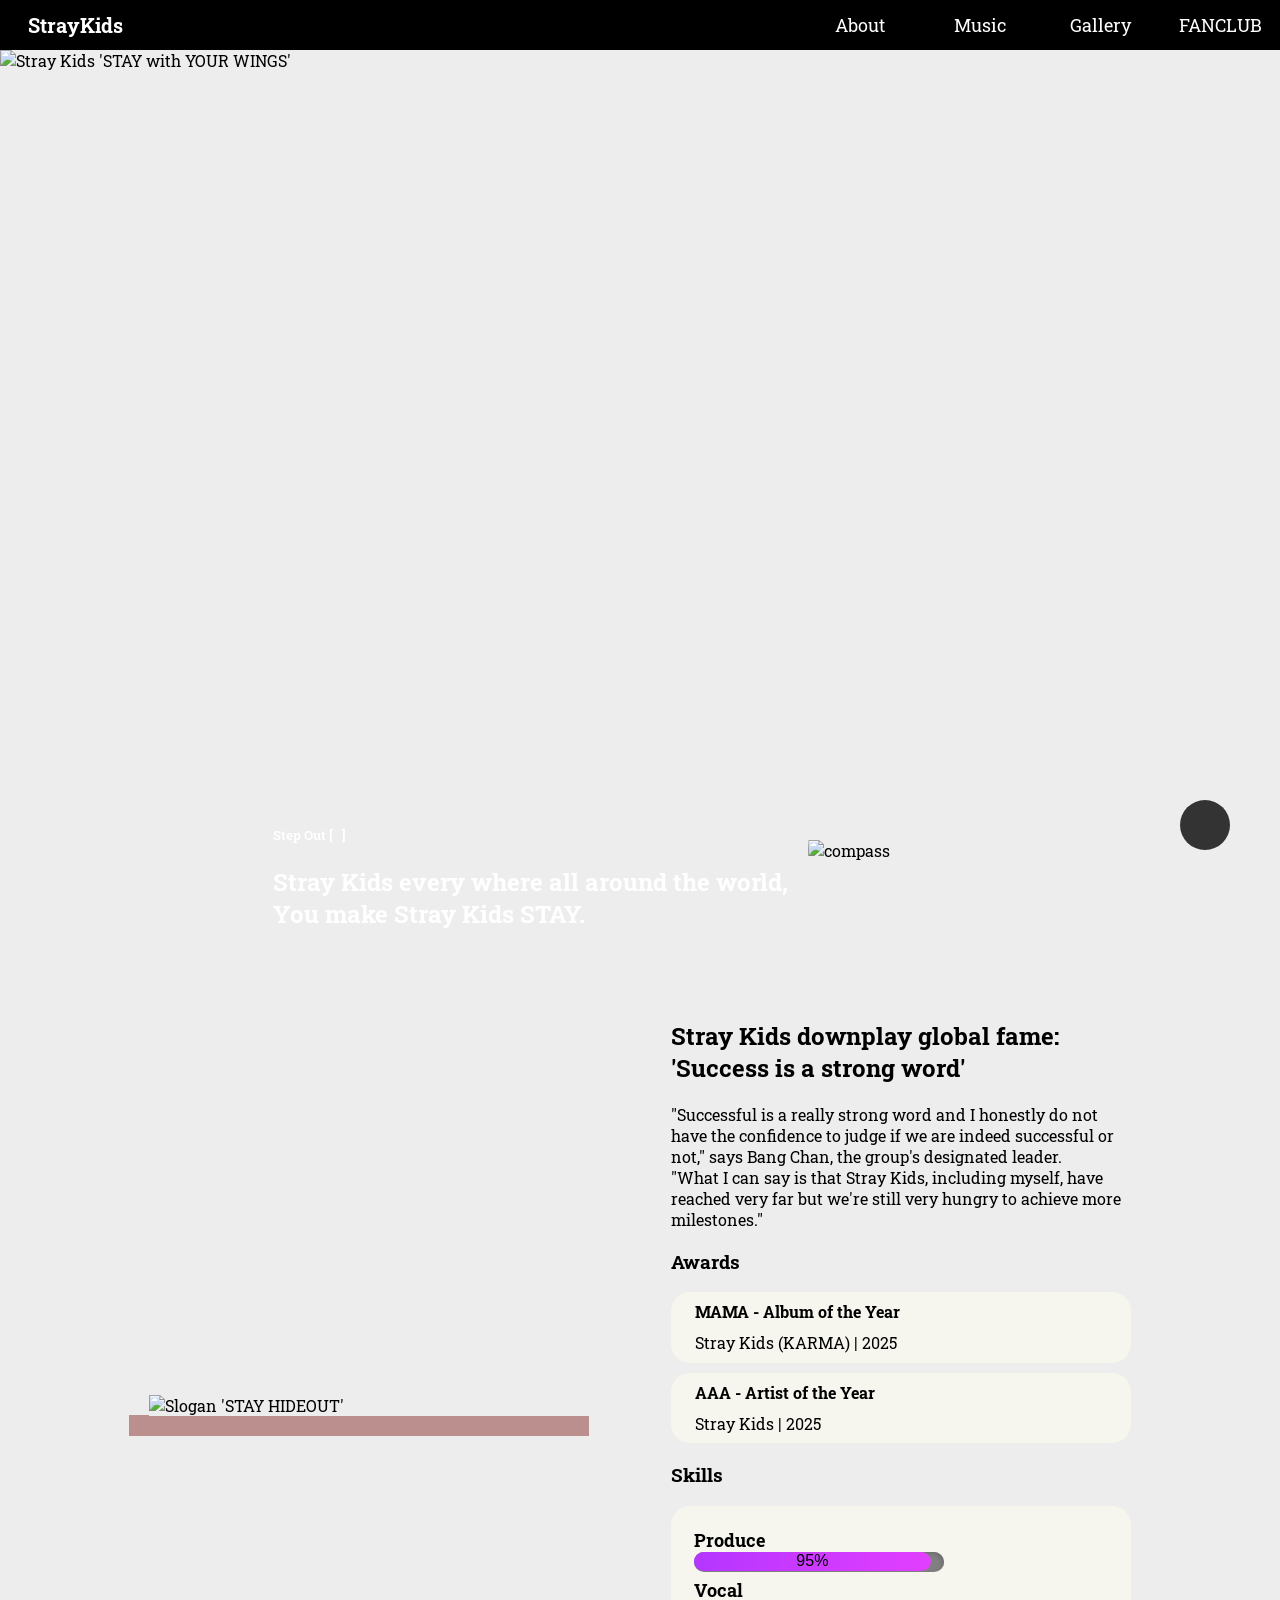
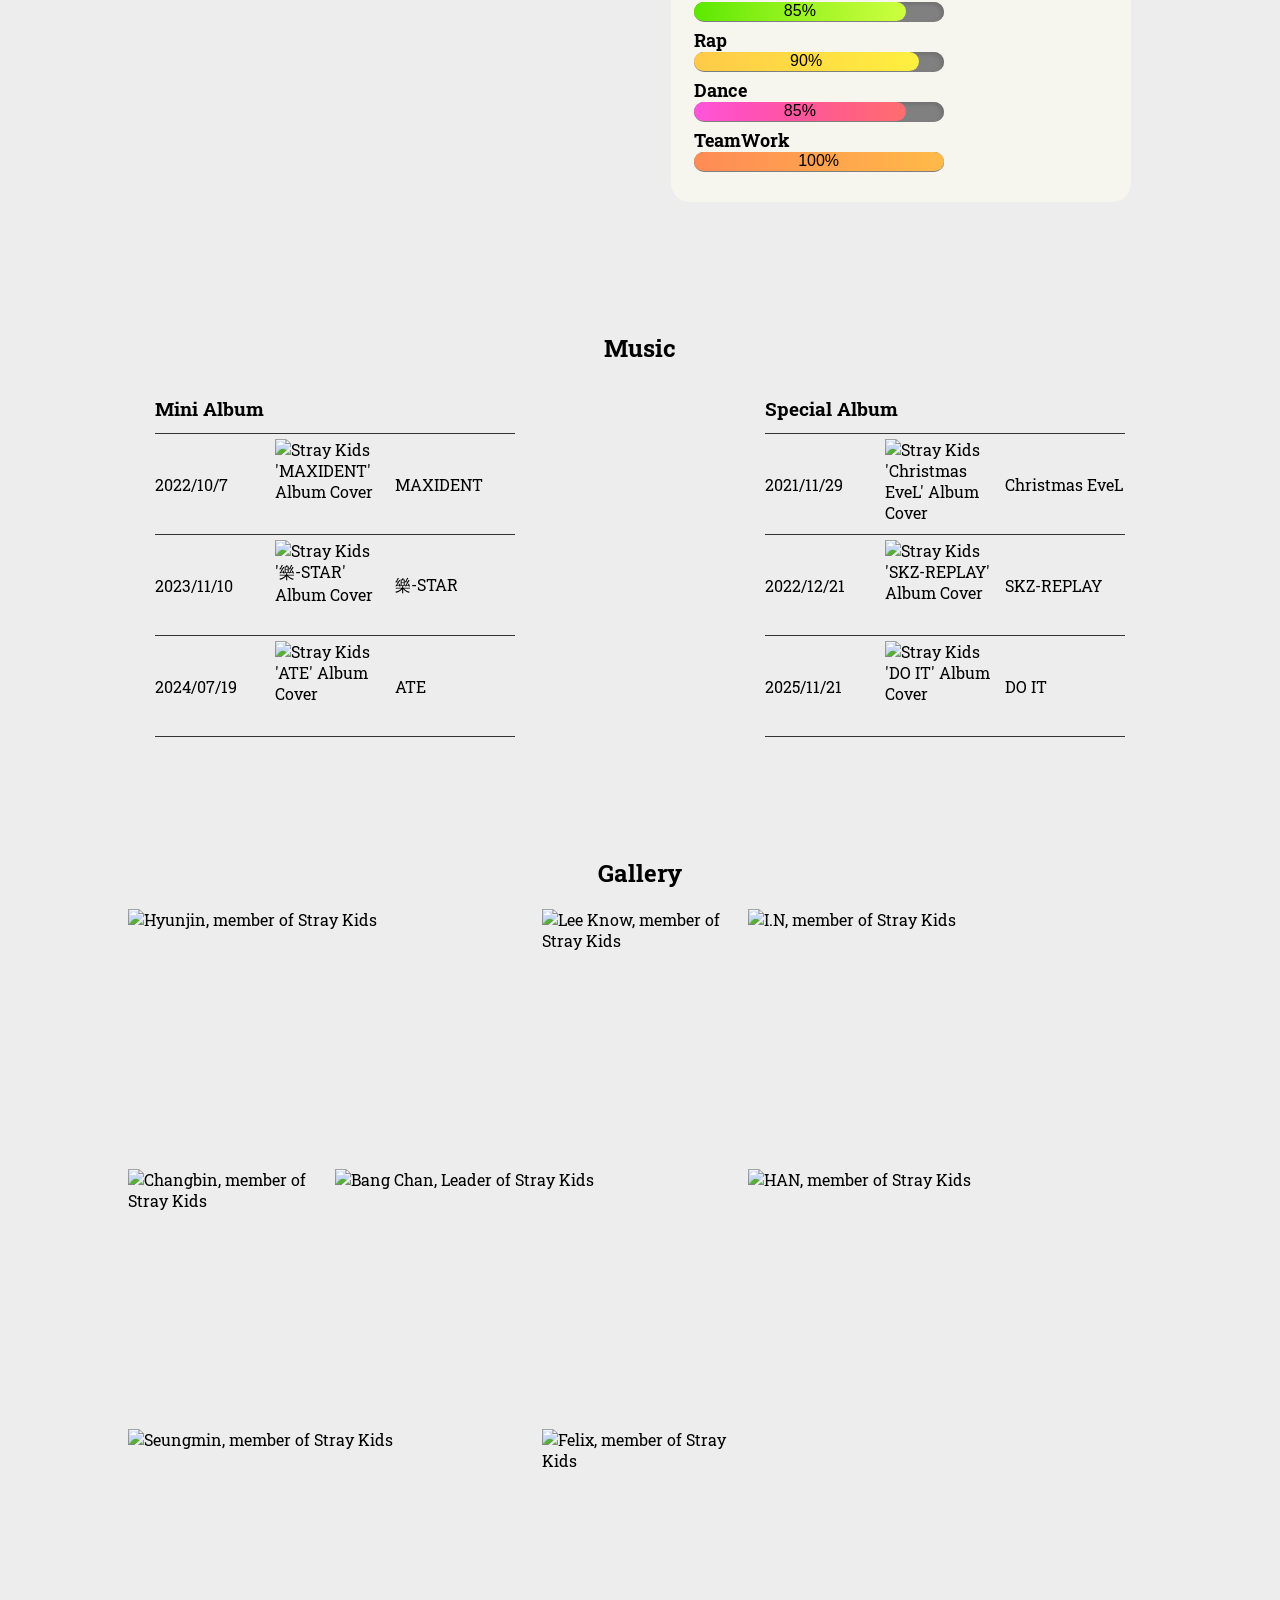
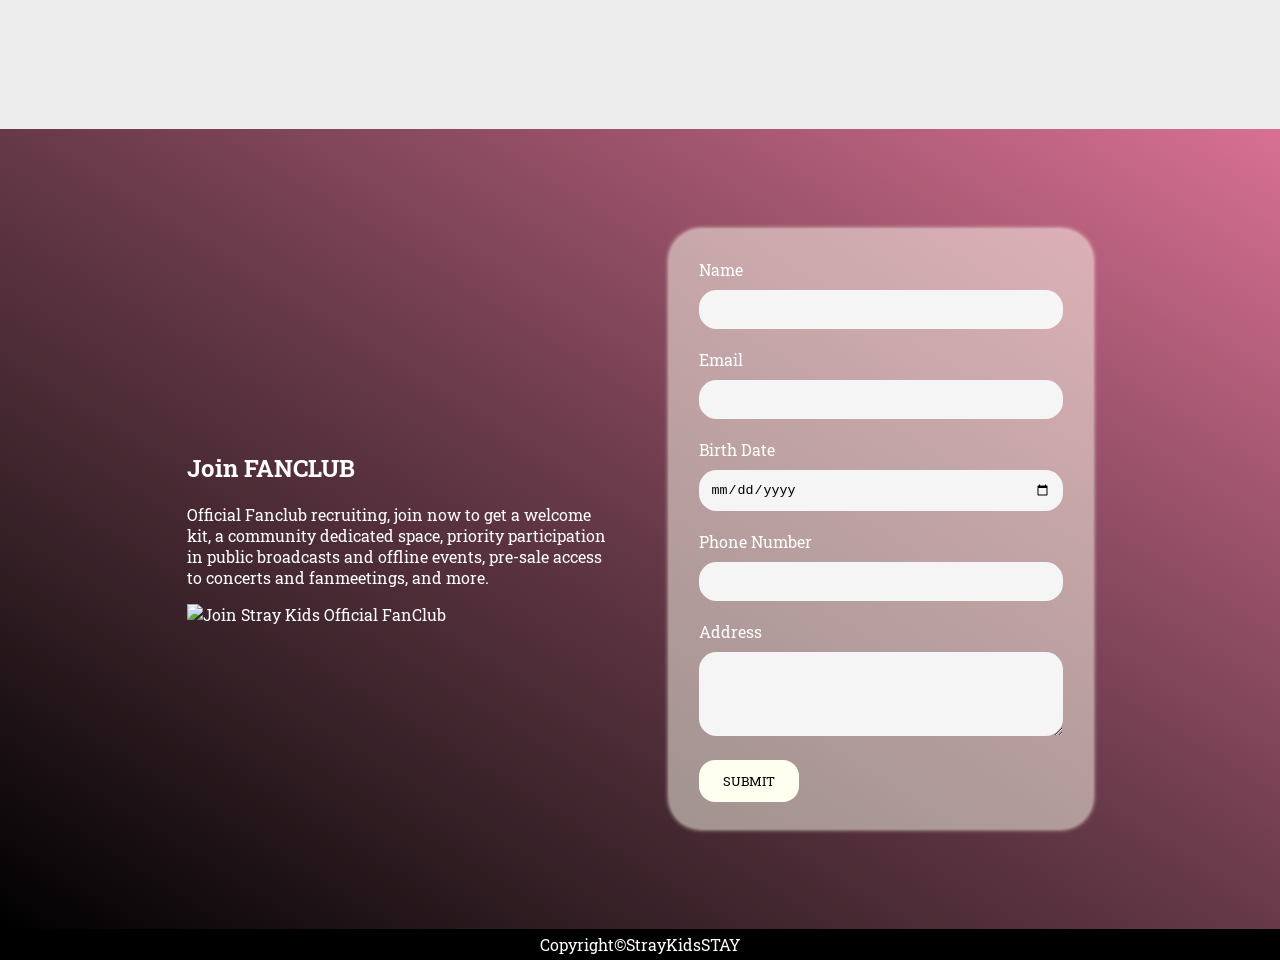
==== fanclub-design/index.html @ 988fe916 "0325" ====
<!DOCTYPE html>
<html lang="en">

<head>
    <meta charset="UTF-8">
    <meta http-equiv="X-UA-Compatible" content="IE=edge">
    <meta name="viewport" content="width=device-width, initial-scale=1.0">
    <title>Profile Index</title>

    <link rel="stylesheet" href="css/style.css">

    <link rel="stylesheet" href="https://cdnjs.cloudflare.com/ajax/libs/font-awesome/7.0.1/css/all.min.css" integrity="sha512-2SwdPD6INVrV/lHTZbO2nodKhrnDdJK9/kg2XD1r9uGqPo1cUbujc+IYdlYdEErWNu69gVcYgdxlmVmzTWnetw==" crossorigin="anonymous" referrerpolicy="no-referrer" />

</head>

<body>
    <!-- Header -->
    <header>
        <div class="logo">
            <a href="#">
            <!-- <i class="fa-solid fa-compact-disc"></i> -->
            <i class="fa-solid fa-paw"></i>
            StrayKids</a>
        </div>
        
        <div class="menu-icon">Menu<i class="fa-solid fa-caret-down"></i></div>
        <nav class="navbar">
            <ol>
                <li><a href="#About">About</a></li>
                <li><a href="#Music">Music</a></li>
                
                <li><a href="#Gallery">Gallery</a></li>
                <li><a href="#Contact">FANCLUB</a></li>
            </ol>
        </nav>
        <div class="gotop"><a href="#"><i class="fa-solid fa-hand-point-up"></i></a></div>
    </header>
    <!-- End of Header -->

    <!-- Banner -->
    <section id="Banner">
        <div class="slide">
            <div class="carousel">
                <img src="https://pbs.twimg.com/media/G_E9eieWEAAtHFn?format=jpg&name=4096x4096" alt="Stray Kids 'STAY with YOUR WINGS'">
                <img src="https://pbs.twimg.com/media/G1_amO4aIAEgmpU?format=jpg&name=4096x4096" alt="Stray Kids 'dominATE:celebrATE'">
                <img src="https://pbs.twimg.com/media/Gc_jUC4bUAA3gz9?format=jpg&name=4096x4096" alt="Stray Kids SKZHOP HIPTAPE'合(HOP)'">
                <img src="https://pbs.twimg.com/media/G46fRfba0AAeiIP?format=jpg&name=4096x4096" alt="Stray Kids 'DO IT'">
            </div>
        </div>
        
        <div class="slogan">
            <div  class="stepout">
                <h5>Step Out [&nbsp;&nbsp;&nbsp;]</h5>
                <h2>Stray Kids every where all around the world,<br> You make Stray Kids STAY.</h2>
            </div>
        
            <div class="compass">
                <img src="/practice/resume(+slide)/compass-5413949_640.png" alt="compass">
            </div>
        </div>
    </section>
    <!-- End of Banner -->

    <!-- About -->
    <section id="About">
        <div class="container">
            <div class="photo">
                <img src="https://pbs.twimg.com/media/GD2WRfubAAAfAlJ?format=jpg&name=4096x4096" alt="Slogan 'STAY HIDEOUT'">
            </div>
            <div class="intro">
                <div class="desc">
                    <h2>Stray Kids downplay global fame: <br>'Success is a strong word'</h2>
                    <p>"Successful is a really strong word and I honestly do not have the confidence to judge if we are indeed successful or not," says Bang Chan, the group's designated leader.
                    <br> "What I can say is that Stray Kids, including myself, have reached very far but we're still very hungry to achieve more milestones."
                    </p>
                </div>
                <!-- desc ends -->

                <div class="awards">
                    <h3>Awards<i class="fa-solid fa-trophy"></i></h3>
                    <div class="win">
                        <h4>MAMA - Album of the Year</h4>
                        <p>Stray Kids (KARMA) | 2025</p>
                    </div>
                    <div class="win">
                        <h4>AAA - Artist of the Year</h4>
                        <p>Stray Kids | 2025</p>
                    </div>
                </div>
                <!-- awards ends -->
                

                <div class="skill-box">
                    <h3>Skills<i class="fa-solid fa-music"></i></h3>
                    <ul class="skill-list win">
                        <li>
                            <div class="skill-name">Produce</div>
                            <div class="skill-bar">
                            <div class="skill-level skill-produce">95%</div>
                            </div>
                        </li>
                        <li>
                            <div class="skill-name">Vocal</div>
                            <div class="skill-bar">
                            <div class="skill-level skill-vocal">85%</div>
                            </div>
                        </li>
                        <li>
                            <div class="skill-name">Rap</div>
                            <div class="skill-bar">
                            <div class="skill-level skill-rap">90%</div>
                            </div>
                        </li>
                        <li>
                            <div class="skill-name">Dance</div>
                            <div class="skill-bar">
                            <div class="skill-level skill-dance">85%</div>
                            </div>
                        </li>
                        <li>
                            <div class="skill-name">TeamWork</div>
                            <div class="skill-bar">
                            <div class="skill-level skill-tw">100%</div>
                            </div>
                        </li>
                    </ul>

                </div>
                <!-- skill box ends -->
            </div>
        <!-- container ends -->
        </div>
    </section>
    <!-- End of About -->

    <!-- Music -->
    <section id="Music">
        <h2>Music</h2>
        <div class="container">
            <!-- table-1 -->
            <table class="album">
                <tr>
                    <th colspan="3"><i class="fa-solid fa-compact-disc"></i>Mini Album</th>
                </tr>
                <tr>
                    <td>2022/10/7</td>
                    <td><img src="https://pbs.twimg.com/media/FecB8swVIAApmHB?format=jpg&name=4096x4096" alt="Stray Kids 'MAXIDENT' Album Cover"></td>
                    <td>MAXIDENT</td>
                </tr>
                <tr>
                    <td>2023/11/10</td>
                    <td><img src="https://pbs.twimg.com/media/F-jBrJKbYAALuFA?format=jpg&name=4096x4096" alt="Stray Kids '樂-STAR' Album Cover"></td>
                    <td>樂-STAR</td>
                </tr>
                <tr>
                    <td>2024/07/19</td>
                    <td><img src="https://pbs.twimg.com/media/GS0m7nbaYAAkJTf?format=jpg&name=4096x4096" alt="Stray Kids 'ATE' Album Cover"></td>
                    <td>ATE</td>
                </tr>
            </table>
            <!-- table-1 ends -->
            
            <!-- table-2 -->
            <table class="album">
                <tr>
                    <th colspan="3"><i class="fa-solid fa-compact-disc"></i>Special Album</th>
                </tr>
                <tr>
                    <td>2021/11/29</td>
                    <td><img src="https://pbs.twimg.com/media/FFWYPAQacAI7xqL?format=jpg&name=4096x4096" alt="Stray Kids 'Christmas EveL' Album Cover"></td>
                    <td>Christmas EveL</td>
                </tr>
                <tr>
                    <td>2022/12/21</td>
                    <td><img src="https://pbs.twimg.com/media/FkfXAY9UEAEWz5_?format=jpg&name=4096x4096" alt="Stray Kids 'SKZ-REPLAY' Album Cover"></td>
                    <td>SKZ-REPLAY</td>
                </tr>
                <tr>
                    <td>2025/11/21</td>
                    <td><img src="https://pbs.twimg.com/media/G6QReKSacAEjx94?format=jpg&name=4096x4096" alt="Stray Kids 'DO IT' Album Cover"></td>
                    <td>DO IT</td>
                </tr>
            </table>
            <!-- table-2 ends -->
        </div>
    </section>
    <!-- End of Music -->

    <!-- Gallery -->
    <section id="Gallery">
        <h2>Gallery</h2>
        <div class="container">
            <div class="photo-list">
                <div class="front"><img src="https://pbs.twimg.com/media/G9dzK6maYAYBcav?format=jpg&name=large" alt="Bang Chan, Leader of Stray Kids"></div>
                <div class="front back">Bang Chan</div>
            </div>
            <div class="photo-list">
                <div class="front"><img src="https://pbs.twimg.com/media/G9dzyyiaYAMn5oP?format=jpg&name=large" alt="Lee Know, member of Stray Kids"></div>
                
                <div class="front back">Lee Know</div>
            </div>
            <div class="photo-list">
                <div class="front"><img src="https://pbs.twimg.com/media/G9d0KljaUAAkXBf?format=jpg&name=large" alt="Changbin, member of Stray Kids"></div>
                
                <div class="front back">Changbin</div>
            </div>
            <div class="photo-list">
                <div class="front"><img src="https://pbs.twimg.com/media/G9d0cfSaYAEs-Cl?format=jpg&name=large" alt="Hyunjin, member of Stray Kids"></div>
                
                <div class="front back">Hyunjin</div>
            </div>
            <div class="photo-list">
                <div class="front"><img src="https://pbs.twimg.com/media/G9eAw8UaYAMnZUw?format=jpg&name=large" alt="HAN, member of Stray Kids"></div>
                
                <div class="front back">HAN</div>
            </div>
            <div class="photo-list">
                <div class="front"><img src="https://pbs.twimg.com/media/G9eBOBdaAAAtbP2?format=jpg&name=large" alt="Felix, member of Stray Kids"></div>
                
                <div class="front back">Felix</div>
            </div>
            <div class="photo-list">
                <div class="front"><img src="https://pbs.twimg.com/media/G9eBlrTaYAULCmE?format=jpg&name=large" alt="Seungmin, member of Stray Kids"></div>
                
                <div class="front back">Seungmin</div>
            </div>
            <div class="photo-list">
                <div class="front"><img src="https://pbs.twimg.com/media/G9eCDRPaYAIpwjT?format=jpg&name=large" alt="I.N, member of Stray Kids"></div>
                
                <div class="front back">I.N</div>
            </div>
        </div>
    </section>
    <!-- End of Gallery -->

    <!-- Contact -->
    <section id="Contact">
        <div class="container">
            <div class="intro">
                <h2>Join FANCLUB</h2>
                <p>Official Fanclub recruiting, join now to get a welcome kit, a community dedicated space, priority participation in public broadcasts and offline events, pre-sale access to concerts and fanmeetings, and more.</p>
                <div class="fc">
                    <img src="https://pbs.twimg.com/media/G-_1HqkWgAAomfg?format=jpg&name=large" alt="Join Stray Kids Official FanClub">
                </div>
            </div>
            <!-- intro ends -->
                
            <div class="form">
                <form action="#">
                    <div class="group">
                        <label for="username">Name</label>
                        <input type="text" id="username" name="name">
                    </div>
                    <div class="group">
                        <label for="useremail">Email</label>
                        <input type="email" id="useremail" name="email" required>
                    </div>
                    <div class="group">
                        <label for="userbirth">Birth Date</label>
                        <input type="date" id="userbirth" name="birthday" required>
                    </div>
                    <div class="group">
                        <label for="userphone">Phone Number</label>
                        <input type="tel" id="userphone" name="phone" required>
                    </div>
                    <div class="group">
                        <label for="useraddress">Address</label>
                        <textarea id="useraddress" name="address" rows="4" required></textarea>
                    </div>
                    <button type="submit">SUBMIT</button>
                </form>
            </div>
            <!-- form ends -->
            
        </div>
    </section>
    <!-- Ends of Contact -->

    <footer>
        <p>Copyright&copy;StrayKidsSTAY</p>
    </footer>
</body>

</html>
---- fanclub-design/css/style.css ----
@import url('https://fonts.googleapis.com/css2?family=Roboto+Slab:wght@100..900&family=Share+Tech&display=swap');


/* 電腦上應用的樣式 */
html{
    scroll-behavior: smooth;
    margin: 0;
    padding: 0;
    width: 100%;
}
*{
    box-sizing: border-box;
}
body {
    background-color: rgb(237, 237, 237);
    margin: 0;
    font-size: 16px;
    font-family:  "Roboto Slab", serif;
}
header{
    /* height: 50px; */
    display: flex;
    justify-content: space-between;
    background-color:black;
}
section{
    padding: 50px 0;
}

.gotop {
    width: 50px;
    height: 50px;
    background-color: #333;
    position: fixed;
    bottom: 50px;
    right: 50px;
    font-size: 1.5rem;
    border-radius: 50%;
    z-index: 1;
}
.gotop a{
    width: 100%;
    height: 100%;
    display: flex;
    align-items: center;
    justify-content: center;
    color: white;
    text-decoration: none;
}

.container{
    width: 80%;
    height: 100%;
    max-width: 1200px;
    margin: auto;
    display: flex;
    gap: 20px;
    /* padding: 50px 0; */
}
.logo{
    width: 150px;
    /* height: 50px; */
    /* background-color:black; */
    padding: 10px;
}
.logo>a{
    width: 100%;
    height: 100%;
    text-decoration: none;
    color: white;
    font-size: 20px;
    font-weight: bold;
    display: flex;
    justify-content: center;
    align-items: center;
}
.menu-icon {
    /* height: 50px; */
    padding: 5px;
    /* background-color:darkseagreen; */
    display: none;
    justify-content: space-evenly;
    align-items: center;
    color: white;
}
.navbar ol{
    margin: 0;
    list-style: none;
    padding: 0;
    display: flex;
}
.navbar>ol>li{
    width: 120px;
    height: 50px;
    
}
.navbar>ol>li>a{
    text-decoration: none;
    color: white;
    font-size: 18px;
    width: 100%;
    height: 100%;
    display: flex;
    justify-content: center;
    align-items: center;
    padding: 20px;
    transition: all 0.3s ease-in-out;
}
.navbar>ol>li>a:hover{
    background-color: white;
    color: #333;
    /* border-radius: 50em; */
    /* transition: all 0.5s ease-in-out; */
}
/* Header ends */

/* Banner */
#Banner{
    padding: 0;
}

.slide{
    /* width: 100%; */
    height: 900px;
    overflow: hidden;
    position: absolute;
}
.carousel{
    display: flex;
    width: 400%;
    animation: slide 28s infinite;
    /* align-items: flex-end; */
}
.carousel img{
    width: 25%;
    /* height: 100%; */
}
@keyframes slide{
    0%,20%{
        transform: translateX(0);
    }
    25%,45%{
        transform: translateX(-25%);
    }
    50%,70%{
        transform: translateX(-50%);
    }
    75%,95%{
        transform: translateX(-75%);
    }
    100%{
        transform: translateX(-0%);
    }
}

.slogan{
    display: flex;
    width: 100%;
    height: 900px;
    justify-content: center;
    align-items: flex-end;
    gap: 20px;
    /* background-image: url(https://pbs.twimg.com/media/G_E9eieWEAAtHFn?format=jpg&name=4096x4096);
    background-size: cover;
    background-position: center; */
}
.stepout{
    color: white;
    z-index: 999;
}
.compass{
    display: flex;
    width: 200px;
    height: 200px;
    border-radius: 50%;
    display: flex;
    /* position: relative; */
    float: right;
    overflow: hidden;
    justify-content: center;
    align-items: center;
    animation: rotate 10s 1s ease infinite;
    /* padding-top: 15px; */
}
.compass img{
    width: 225%;
}
@keyframes rotate{
    0% {
        transform: translateX(0) rotate(0);
    }
    50%{
        transform: translateX(300px) rotate(180deg);
    }
    100%{
        transform: translateX(-0px) rotate(-0deg);
    }
}
/* Banner ends */

 /* About */
#About{
    /* background-color:bisque */
}
#About .container{
    justify-content: space-around;
    /* flex-wrap: wrap; */
    height: 100%;
}
.photo{
    width: 45%;
    /* height: 500px; */
    height: auto;
    /* background-color:rgb(169, 196, 169); */
    /* overflow: hidden; */
    background-position: center;
    display: flex;
    align-items: center;
    transition: all 2s ease-in;
}
.photo img{
    width: 100%;
    box-shadow: -20px 20px 0px rosybrown;
}
.intro{
    width: 45%;
}
.win{
    width: 100%;
    background-color:rgba(255,255,240, 0.5);
    padding: 2%;
    border-radius: 1.2rem;
    margin: 0 0 10px 0;
}
.win h4{
    margin: 0 15px 10px 15px;
}
.win p{
    margin: 0 15px 0 15px;
}

/* Skills */
#Skills{
    background-color:darkseagreen;
}
.skill-box{
    width: 100%;
    height: 350px;
}
.skill-list{
    display: block;
    list-style: none;
    padding: 5%;
    /* height: 400px; */
    width: 100%;
}
.skill-list li{
    height: 50px;
}
.skill-name{
    font-size: 1.1em;
    font-weight: bold;
    width: 180px;
}
.skill-bar{
    display: block;
    width: 250px;
    height: 20px;
    background-color: gray;
    border-radius: 5em;
    box-shadow: -2px 2px 4px #6e6e6e inset;
}
.skill-level{
    height: 97%;
    display: flex;
    justify-content: center;
    align-items: center;
    border-radius: 5em;
    font-family: 'Lucida Sans', 'Lucida Sans Regular', 'Lucida Grande', 'Lucida Sans Unicode', Geneva, Verdana, sans-serif;
}
.skill-produce{
    width: 95%;
    background-image: linear-gradient(to right, #b436ff, #c038ff, #cc3aff, #d73cff, #e23fff);
    animation: ani-produce 1.5s 1 alternate;
}
.skill-vocal{
    width: 85%;
    background-image: linear-gradient(to right, #5be800, #7eee13, #9bf422, #b5f931, #cdff3f);
    animation: ani-vocal 1.5s 1 alternate;
}
.skill-rap{
    width: 90%;
    background-image: linear-gradient(to right, #ffca49, #ffd346, #ffdd43, #ffe641, #fff03f);
    animation: ani-rap 1.5s 1 alternate;
}
.skill-dance{
    width: 85%;
    background-image: linear-gradient(to right, #ff55db, #ff51ba, #ff569c, #ff6182, #ff6e6e);
    animation: ani-dance 1.5s 1 alternate;
}
.skill-tw{
    width: 100%;
    background-image: linear-gradient(to right, #fd8b56, #ff9652, #ffa24e, #ffae4b, #ffba49);
    animation: ani-tw 1.5s 1 alternate;
}
@keyframes ani-produce{
    from{
        width: 0;
    }
    to{
        width: 95%;
    }
}
@keyframes ani-vocal{
    from{
        width: 0;
    }
    to{
        width: 85%;
    }
}
@keyframes ani-rap{
    from{
        width: 0;
    }
    to{
        width: 90%;
    }
}
@keyframes ani-dance{
    from{
        width: 0;
    }
    to{
        width: 85%;
    }
}
@keyframes ani-tw{
    from{
        width: 0;
    }
    to{
        width: 100%;
    }
}
/* About ends */

/* Music */
#Music h2{
    text-align: center;
}
#Music .container{
    width: 100%;
    height: 100%;
}
table {
    width: 150%;
    /* height: 850px; */
    display: flex;
    flex-wrap: wrap;
    justify-content: space-around;
    border-collapse: collapse;
}
table th{
    height: 50px;
    font-size: 1.2rem;
    text-align: left;
}
table tr td,th{
    width: 120px;
    border-bottom: 1px solid #333;
    /* text-align: center; */
    padding: 5px 0 5px 0;
}
table tr td img{
    height: 90px;
    display: flex;
    align-items: end;
}
/* Music ends */


/* Gallery */
#Gallery h2{
    text-align: center;
}
#Gallery .container{
    /* background-color: bisque; */
    display: grid;
    grid-template-columns: repeat(5,1fr);
    grid-template-rows: repeat(3,1fr);
    gap: 10px;
}
.photo-list{
    /* height: 250px; */
    /* background-color: #cdd977; */
    position: relative;
    overflow: hidden;
    transform-style: preserve-3d;
    transition: transform 0.6s;
}
.photo-list img{
    height: 100%;
    width: 100%;
    object-fit: cover;
    background-position: center;
}
.photo-list:nth-child(4){
    grid-area: 1 / 1 / 2 / 3 ;
}
.photo-list:nth-child(7){
    grid-area: 3 / 1 / 4 / 3 ;
}
.photo-list:nth-child(1){
    grid-area: 2 / 2 / 3 / 4 ;
}
.photo-list:nth-child(5){
    grid-area: 2 / 4 / 4 / 6 ;
    height: 510px;
}
.photo-list:nth-child(8){
    grid-area: 1 / 4 / 2 / 6 ;
}
.front{
    position: absolute;
    width: 100%;
    height: 100%;
    backface-visibility: hidden;
    transition: transform 0.5s;
}
.back{
    background-color:rgba(158, 84, 108, 0.5);
    display: flex;
    justify-content: center;
    align-items: center;
    transform: rotateY(180deg);
}
.photo-list:hover .front{
    transform: rotateY(180deg);
}
.photo-list:hover .back{
    transform: rotateY(0deg);
}

/* Contact */
#Contact{
    padding: 50px;
    background-image: linear-gradient(to right top, #000000, #352026, #673948, #9e546c, #d87093);
}
#Contact .container{
    justify-content: space-around;
    color: white;
    align-items: center;
    padding: 50px 0;
}
.fc img {
    width: 70%;
}
.form{
    width: 45%;
    height: 600px;
    justify-content: space-around;
    background-color: rgba(255,255,240, 0.5);
    border-radius: 2rem;
    padding: 30px;
    box-shadow: 0 0 5px ivory;
}
label{
    display: block;
    margin-bottom: 10px;
}
form input[type="text"],
form input[type="email"],
form input[type="date"],
form input[type="tel"],
form textarea {
    width: 100%;
    padding: 12px;
    border: none;
    border-radius: 1.1rem;
    background-color: rgb(245, 245, 245);
    margin-bottom: 20px;
}
form button[type="submit"] {
    background-color: ivory;
    border: none;
    padding: 12px 24px;
    border-radius: 1rem;
    cursor: pointer;
    font-family:  "Roboto Slab", serif;

}
form button[type="submit"]:hover{
    background-color:rgb(216, 112, 147);
    color: white;
}


/* 平板 */
@media screen and (max-width: 1023px)and (min-width: 768px){
    .slide{
        height: 700px;
    }
    .slogan{
        height: 700px;
        /* flex-direction: column; */
        align-items: end;
        justify-content: center;
    }
    .compass{
        width: 150px;
        height: 150px;
    }
}


 /* 手機 */
@media screen and (max-width: 767px) {
    header{
        flex-wrap: wrap;
    }
    .menu-icon{
        padding: 20px;
        display: flex;
        justify-content: center;
        text-align: center;
    }
    .navbar{
        width: 100%;
    }
    .navbar>ol{
        flex-direction: column;
    }
    .navbar>ol>li{
        width: 100%;
        height: 100%;
        background-color: black;
        border-bottom: 1px solid #333;
        color: white;
    }
    
     /* Section */
    .container{
        width: 90%;
        display: flex;
        flex-wrap: wrap;
        /* flex-direction:column; */
    }
    /* Banner */
    .slide{
        height: 600px;
    }
    .slogan {
        /* width: 100%; */
        height: 600px;
        flex-direction: column;
        align-items: flex-start;
        justify-content: end;
    }
    .slogan h2 {
        font-size: large;
    }
    .slogan h5, .slogan h2 {
        margin: 10px;
        color: black;
    }
    .compass{
        width: 150px;
        height: 150px;
    }
    @keyframes rotate{
    0% {
        transform: rotate(0);
    }
    50%{
        transform: translateX(350px) rotate(180deg);
    }
    100%{
        transform: rotate(-0deg);
    }
}

    /* Banner ends */

    /* About */
    .photo{
        width: 75%;
        height: 450px;
    }
    .intro{
        width: 90%;
    }
    .skill-list{
        width: 100%;
    }
    /* Music */
    #Music .container{
        width: 90%;
    }
    #Music table{
        /* display: block; */
    }
    /* About ends */


    /* Gallery */
    #Gallery .container{
        display: flex;
        justify-content: space-evenly;
    }
    .photo-list{
        width: 45%;
        height: 250px;
        max-height: 100%;
    }
    .photo-list:nth-child(5){
        height: auto;
    }
    /* Gallery ends */


    /* Contact */
    #Contact {
        padding: 0px;
    }
    #Contact .intro{
        text-align: center;
    }
    .form{
        width: 100%;
    }
    /* Contact ends */
}

footer{
    /* height: 50px; */
    background-color: rgb(0, 0, 0);
    text-align: center;
    color: white;
}
footer p{
    margin: 0;
    padding: 5px;
}
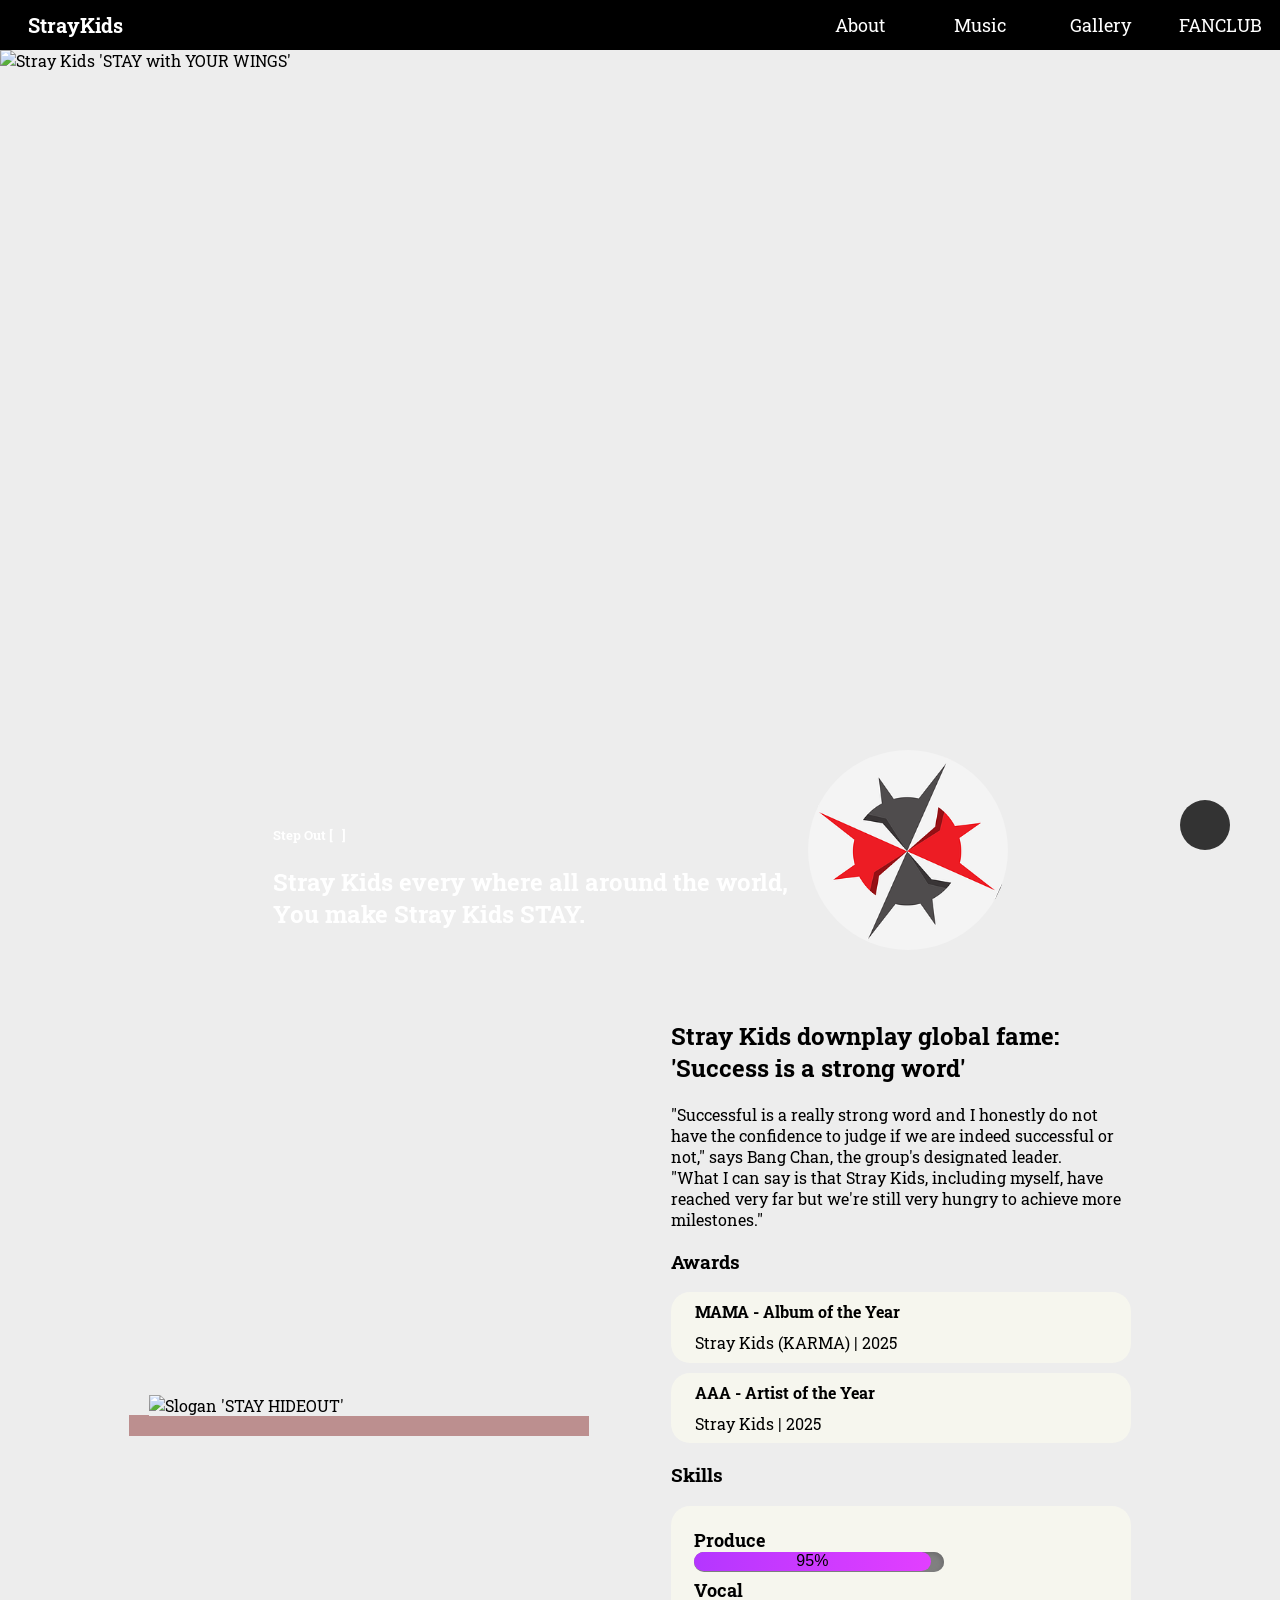
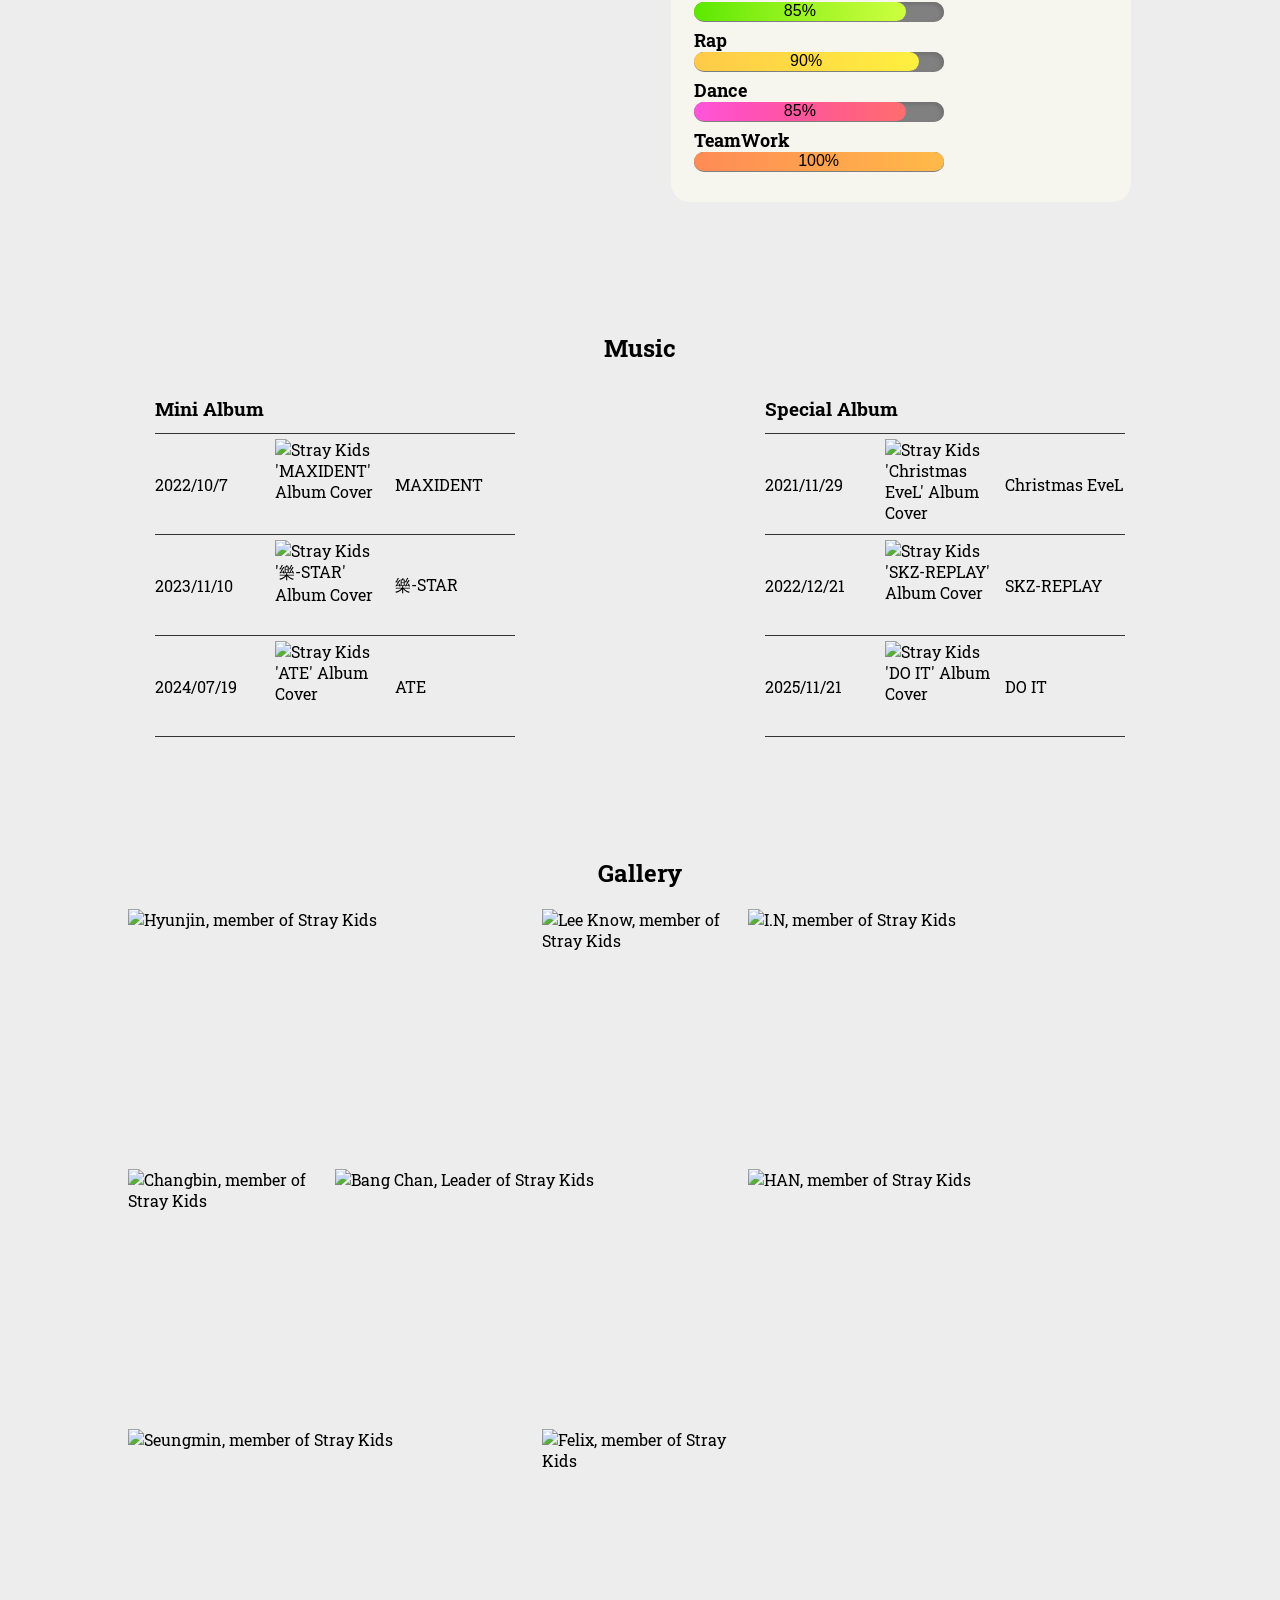
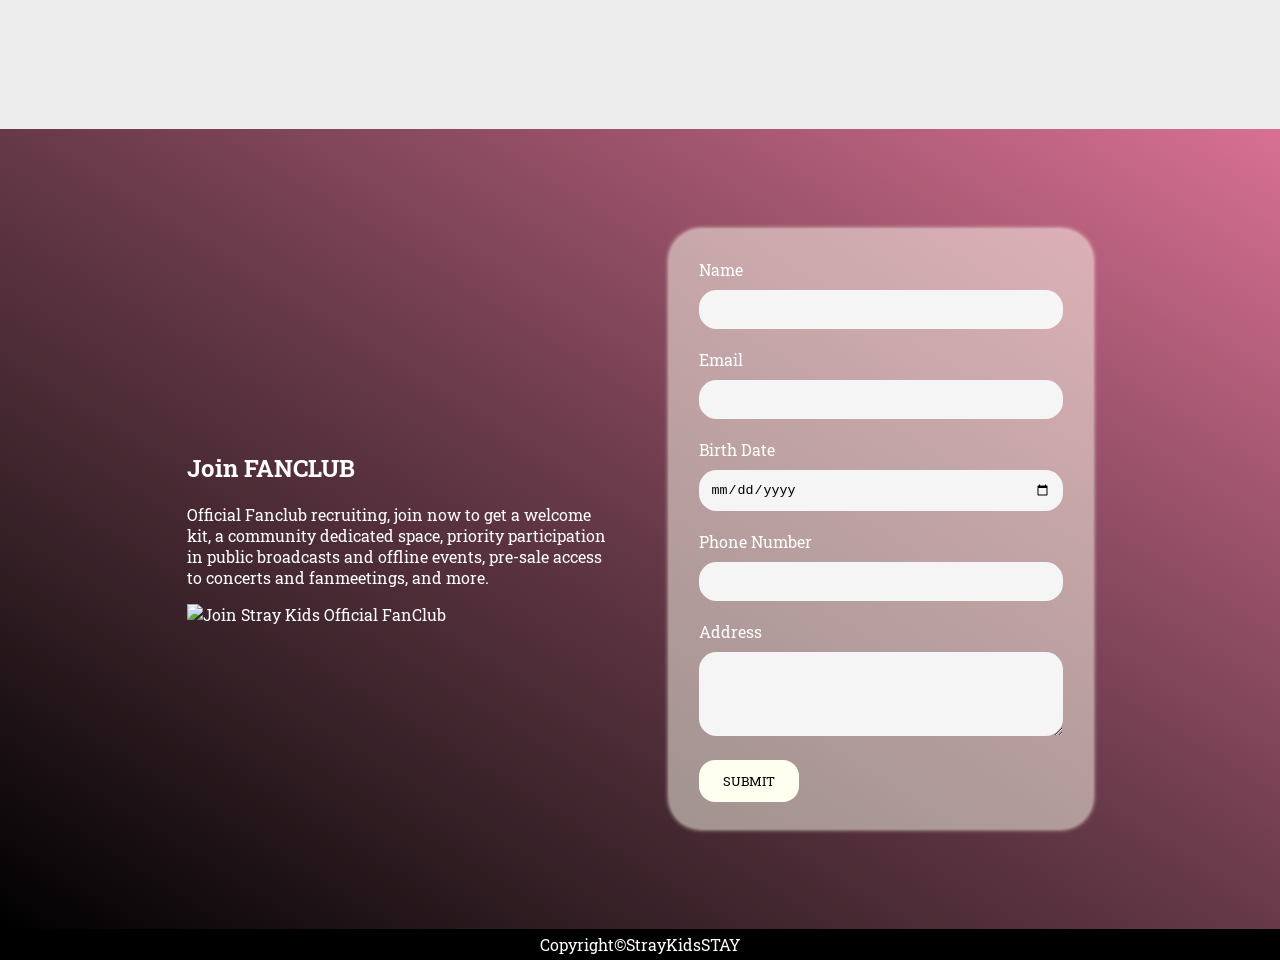
==== commit 874399ba: "url" ====
--- a/fanclub-design/index.html
+++ b/fanclub-design/index.html
@@ -55,7 +55,7 @@
             </div>
         
             <div class="compass">
-                <img src="/practice/resume(+slide)/compass-5413949_640.png" alt="compass">
+                <img src="./compass-5413949_640.png" alt="compass">
             </div>
         </div>
     </section>
